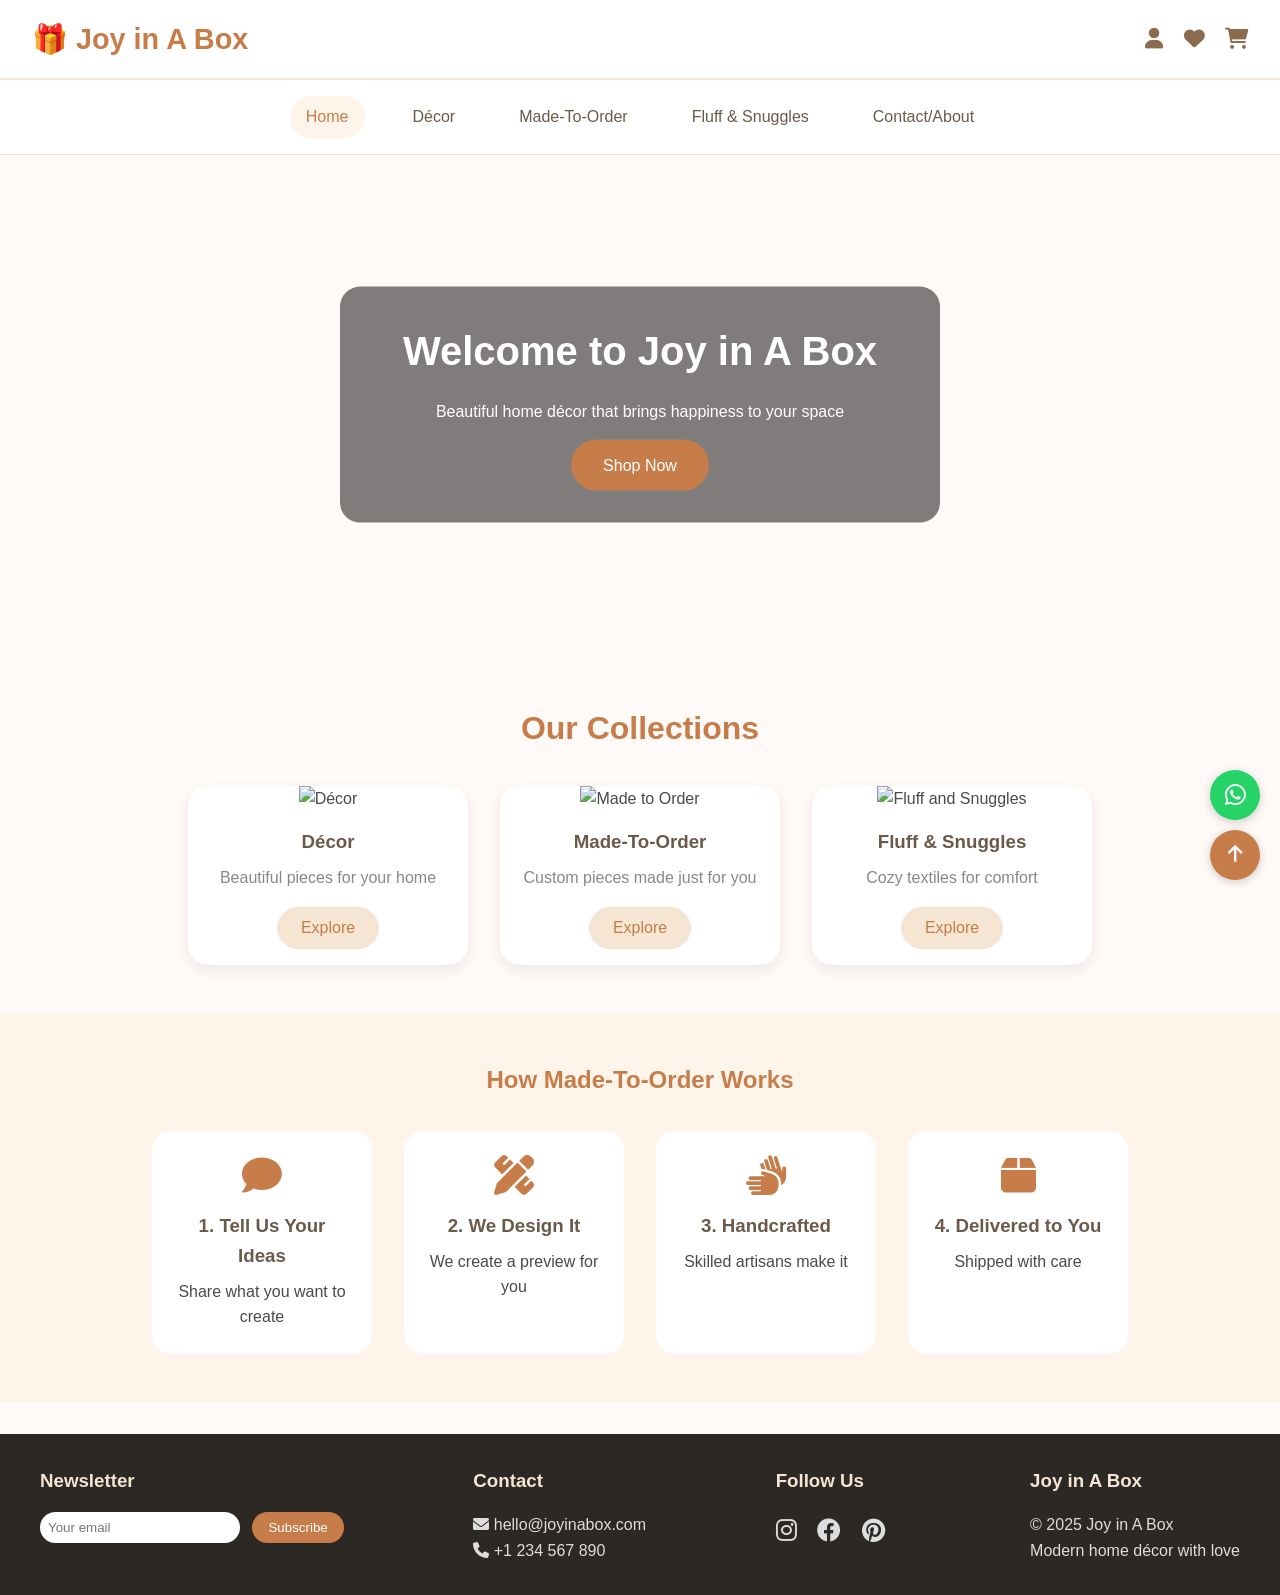
==== index.html @ d76c97cd "Add files via upload" ====
<!DOCTYPE html>
<html lang="en">
<head>
    <meta charset="UTF-8">
    <meta name="viewport" content="width=device-width, initial-scale=1.0">
    <title>Joy in A Box - Home</title>
    <link rel="stylesheet" href="style.css">
    <link rel="stylesheet" href="https://cdnjs.cloudflare.com/ajax/libs/font-awesome/6.0.0-beta3/css/all.min.css">
</head>
<body>

<div class="header">
    <div class="logo">
        <a href="index.html">🎁 Joy in A Box</a>
    </div>
    <div class="icons">
        <a href="#"><i class="fas fa-user"></i></a>
        <a href="#"><i class="fas fa-heart"></i></a>
        <a href="#"><i class="fas fa-shopping-cart"></i></a>
    </div>
</div>

<div class="nav-bar">
    <a href="index.html" class="active">Home</a>
    <a href="decor.html">Décor</a>
    <a href="made-to-order.html">Made-To-Order</a>
    <a href="fluff.html">Fluff & Snuggles</a>
    <a href="contact.html">Contact/About</a>
</div>

<div class="hero">
    <video autoplay muted loop id="heroVideo">
        <source src="https://cdn.pixabay.com/video/2022/11/07/138304-771082729_large.mp4" type="video/mp4">
    </video>
    <div class="hero-text">
        <h1>Welcome to Joy in A Box</h1>
        <p>Beautiful home décor that brings happiness to your space</p>
        <a href="decor.html" class="btn">Shop Now</a>
    </div>
</div>

<div class="section">
    <h2>Our Collections</h2>
    <div class="products">
        <div class="product-card">
            <img src="https://images.pexels.com/photos/1571460/pexels-photo-1571460.jpeg?auto=compress&cs=tinysrgb&w=600" alt="Décor">
            <h3>Décor</h3>
            <p>Beautiful pieces for your home</p>
            <a href="decor.html" class="btn-small">Explore</a>
        </div>
        <div class="product-card">
            <img src="https://images.pexels.com/photos/5705090/pexels-photo-5705090.jpeg?auto=compress&cs=tinysrgb&w=600" alt="Made to Order">
            <h3>Made-To-Order</h3>
            <p>Custom pieces made just for you</p>
            <a href="made-to-order.html" class="btn-small">Explore</a>
        </div>
        <div class="product-card">
            <img src="https://images.pexels.com/photos/4392274/pexels-photo-4392274.jpeg?auto=compress&cs=tinysrgb&w=600" alt="Fluff and Snuggles">
            <h3>Fluff & Snuggles</h3>
            <p>Cozy textiles for comfort</p>
            <a href="fluff.html" class="btn-small">Explore</a>
        </div>
    </div>
</div>

<div class="process-section">
    <h2>How Made-To-Order Works</h2>
    <div class="steps">
        <div class="step">
            <i class="fas fa-comment"></i>
            <h3>1. Tell Us Your Ideas</h3>
            <p>Share what you want to create</p>
        </div>
        <div class="step">
            <i class="fas fa-pencil-ruler"></i>
            <h3>2. We Design It</h3>
            <p>We create a preview for you</p>
        </div>
        <div class="step">
            <i class="fas fa-hands"></i>
            <h3>3. Handcrafted</h3>
            <p>Skilled artisans make it</p>
        </div>
        <div class="step">
            <i class="fas fa-box"></i>
            <h3>4. Delivered to You</h3>
            <p>Shipped with care</p>
        </div>
    </div>
</div>

<div class="footer">
    <div class="footer-content">
        <div class="footer-section">
            <h3>Newsletter</h3>
            <form class="newsletter-form">
                <input type="email" placeholder="Your email" required>
                <button type="submit">Subscribe</button>
            </form>
        </div>
        <div class="footer-section">
            <h3>Contact</h3>
            <p><i class="fas fa-envelope"></i> hello@joyinabox.com</p>
            <p><i class="fas fa-phone"></i> +1 234 567 890</p>
        </div>
        <div class="footer-section">
            <h3>Follow Us</h3>
            <div class="social">
                <a href="#"><i class="fab fa-instagram"></i></a>
                <a href="#"><i class="fab fa-facebook"></i></a>
                <a href="#"><i class="fab fa-pinterest"></i></a>
            </div>
        </div>
        <div class="footer-section">
            <h3>Joy in A Box</h3>
            <p>© 2025 Joy in A Box</p>
            <p>Modern home décor with love</p>
        </div>
    </div>
</div>

<a href="#" class="float-whatsapp" id="whatsappBtn"><i class="fab fa-whatsapp"></i></a>
<button class="scroll-top" id="scrollTopBtn"><i class="fas fa-arrow-up"></i></button>

<script src="script.js"></script>
</body>
</html>
---- style.css ----
/* style.css - Simple & Clean Design */

* {
    margin: 0;
    padding: 0;
    box-sizing: border-box;
}

body {
    font-family: 'Segoe UI', Tahoma, Geneva, Verdana, sans-serif;
    background-color: #fffaf7;
    color: #4a4a4a;
    line-height: 1.6;
}

/* Header Styles */
.header {
    display: flex;
    justify-content: space-between;
    align-items: center;
    padding: 1rem 2rem;
    background: white;
    border-bottom: 2px solid #f5e6d3;
    flex-wrap: wrap;
}

.logo a {
    font-size: 1.8rem;
    font-weight: bold;
    text-decoration: none;
    color: #c77d4a;
}

.icons a {
    color: #8b6b4d;
    font-size: 1.3rem;
    margin-left: 1rem;
    text-decoration: none;
    transition: color 0.3s;
}

.icons a:hover {
    color: #c77d4a;
}

/* Navigation Bar */
.nav-bar {
    background: white;
    display: flex;
    justify-content: center;
    gap: 2rem;
    padding: 1rem;
    border-bottom: 1px solid #f0e2d4;
    flex-wrap: wrap;
}

.nav-bar a {
    text-decoration: none;
    color: #6b5a4a;
    font-weight: 500;
    padding: 0.5rem 1rem;
    transition: all 0.3s;
}

.nav-bar a:hover, .nav-bar a.active {
    color: #c77d4a;
    background: #fef4ea;
    border-radius: 25px;
}

/* Hero Section */
.hero {
    position: relative;
    height: 500px;
    overflow: hidden;
}

#heroVideo {
    width: 100%;
    height: 100%;
    object-fit: cover;
}

.hero-text {
    position: absolute;
    top: 50%;
    left: 50%;
    transform: translate(-50%, -50%);
    text-align: center;
    color: white;
    background: rgba(0,0,0,0.5);
    padding: 2rem;
    border-radius: 20px;
    width: 80%;
    max-width: 600px;
}

.hero-text h1 {
    font-size: 2.5rem;
    margin-bottom: 1rem;
}

.btn {
    display: inline-block;
    background: #c77d4a;
    color: white;
    padding: 0.8rem 2rem;
    text-decoration: none;
    border-radius: 30px;
    margin-top: 1rem;
    transition: background 0.3s;
}

.btn:hover {
    background: #a56338;
}

/* Section Styles */
.section {
    padding: 3rem 2rem;
    max-width: 1200px;
    margin: 0 auto;
}

.section h2 {
    text-align: center;
    margin-bottom: 2rem;
    color: #c77d4a;
    font-size: 2rem;
}

.products {
    display: flex;
    justify-content: center;
    gap: 2rem;
    flex-wrap: wrap;
}

.product-card {
    background: white;
    border-radius: 20px;
    overflow: hidden;
    width: 280px;
    text-align: center;
    box-shadow: 0 5px 15px rgba(0,0,0,0.08);
    transition: transform 0.3s;
}

.product-card:hover {
    transform: translateY(-5px);
}

.product-card img {
    width: 100%;
    height: 220px;
    object-fit: cover;
}

.product-card h3 {
    margin: 1rem 0 0.5rem;
    color: #6b5a4a;
}

.product-card p {
    padding: 0 1rem;
    color: #888;
}

.btn-small {
    display: inline-block;
    background: #f5e6d3;
    color: #c77d4a;
    padding: 0.5rem 1.5rem;
    text-decoration: none;
    border-radius: 25px;
    margin: 1rem 0;
    transition: all 0.3s;
}

.btn-small:hover {
    background: #c77d4a;
    color: white;
}

/* Process Section */
.process-section {
    background: #fef4ea;
    padding: 3rem 2rem;
    text-align: center;
}

.process-section h2 {
    color: #c77d4a;
    margin-bottom: 2rem;
}

.steps {
    display: flex;
    justify-content: center;
    gap: 2rem;
    flex-wrap: wrap;
    max-width: 1200px;
    margin: 0 auto;
}

.step {
    background: white;
    padding: 1.5rem;
    border-radius: 20px;
    width: 220px;
    text-align: center;
}

.step i {
    font-size: 2.5rem;
    color: #c77d4a;
    margin-bottom: 1rem;
}

.step h3 {
    margin-bottom: 0.5rem;
    color: #6b5a4a;
}

/* Footer */
.footer {
    background: #2c2824;
    color: #ddd;
    padding: 2rem;
    margin-top: 2rem;
}

.footer-content {
    display: flex;
    justify-content: space-between;
    flex-wrap: wrap;
    gap: 2rem;
    max-width: 1200px;
    margin: 0 auto;
}

.footer-section h3 {
    margin-bottom: 1rem;
    color: #f5e6d3;
}

.footer-section input {
    padding: 0.5rem;
    border: none;
    border-radius: 25px;
    width: 200px;
    margin-right: 0.5rem;
}

.footer-section button {
    background: #c77d4a;
    color: white;
    border: none;
    padding: 0.5rem 1rem;
    border-radius: 25px;
    cursor: pointer;
    transition: background 0.3s;
}

.footer-section button:hover {
    background: #a56338;
}

.social a {
    color: #ddd;
    font-size: 1.5rem;
    margin-right: 1rem;
    transition: color 0.3s;
}

.social a:hover {
    color: #c77d4a;
}

/* Floating Buttons */
.float-whatsapp {
    position: fixed;
    bottom: 80px;
    right: 20px;
    background: #25D366;
    color: white;
    width: 50px;
    height: 50px;
    border-radius: 50%;
    display: flex;
    align-items: center;
    justify-content: center;
    text-decoration: none;
    font-size: 1.5rem;
    box-shadow: 0 2px 10px rgba(0,0,0,0.2);
    transition: transform 0.3s;
    z-index: 1000;
}

.scroll-top {
    position: fixed;
    bottom: 20px;
    right: 20px;
    background: #c77d4a;
    color: white;
    width: 50px;
    height: 50px;
    border-radius: 50%;
    border: none;
    cursor: pointer;
    font-size: 1.2rem;
    box-shadow: 0 2px 10px rgba(0,0,0,0.2);
    transition: transform 0.3s;
    z-index: 1000;
}

.float-whatsapp:hover, .scroll-top:hover {
    transform: scale(1.1);
}

/* Product Page Styles */
.page-title {
    text-align: center;
    padding: 2rem;
    background: #fef4ea;
}

.page-title h1 {
    color: #c77d4a;
    margin-bottom: 0.5rem;
}

.category {
    max-width: 1200px;
    margin: 2rem auto;
    padding: 0 1rem;
}

.category h2 {
    color: #c77d4a;
    margin-bottom: 1.5rem;
    border-left: 4px solid #c77d4a;
    padding-left: 1rem;
}

.product-list {
    display: flex;
    flex-wrap: wrap;
    gap: 2rem;
    justify-content: center;
}

.product {
    background: white;
    border-radius: 15px;
    padding: 1rem;
    width: 250px;
    text-align: center;
    box-shadow: 0 3px 10px rgba(0,0,0,0.05);
}

.product img {
    width: 100%;
    height: 200px;
    object-fit: cover;
    border-radius: 10px;
}

.product h3 {
    margin: 0.8rem 0 0.3rem;
    color: #6b5a4a;
}

.price {
    color: #c77d4a;
    font-weight: bold;
    font-size: 1.2rem;
    margin: 0.5rem 0;
}

.add-btn {
    background: #c77d4a;
    color: white;
    border: none;
    padding: 0.6rem 1.2rem;
    border-radius: 25px;
    cursor: pointer;
    transition: background 0.3s;
    margin-top: 0.5rem;
}

.add-btn:hover {
    background: #a56338;
}

/* Process Detail Page */
.process-detail {
    display: flex;
    justify-content: center;
    gap: 2rem;
    flex-wrap: wrap;
    max-width: 1200px;
    margin: 2rem auto;
    padding: 0 1rem;
}

.process-card {
    background: white;
    padding: 2rem;
    text-align: center;
    border-radius: 20px;
    width: 250px;
    box-shadow: 0 3px 15px rgba(0,0,0,0.05);
}

.process-card i {
    font-size: 2.5rem;
    color: #c77d4a;
    margin-bottom: 1rem;
}

.order-form {
    max-width: 600px;
    margin: 2rem auto;
    background: white;
    padding: 2rem;
    border-radius: 20px;
    box-shadow: 0 5px 20px rgba(0,0,0,0.05);
}

.order-form h2 {
    text-align: center;
    color: #c77d4a;
    margin-bottom: 1.5rem;
}

.order-form input, .order-form select, .order-form textarea {
    width: 100%;
    padding: 0.8rem;
    margin-bottom: 1rem;
    border: 1px solid #e0d6cc;
    border-radius: 10px;
    font-family: inherit;
}

.btn-submit {
    background: #c77d4a;
    color: white;
    border: none;
    padding: 0.8rem 2rem;
    border-radius: 30px;
    cursor: pointer;
    width: 100%;
    font-size: 1rem;
}

.gallery {
    max-width: 1200px;
    margin: 2rem auto;
    padding: 0 1rem;
    text-align: center;
}

.gallery h2 {
    color: #c77d4a;
    margin-bottom: 1.5rem;
}

.gallery-images {
    display: flex;
    justify-content: center;
    gap: 2rem;
    flex-wrap: wrap;
}

.gallery-images img {
    width: 300px;
    height: 250px;
    object-fit: cover;
    border-radius: 15px;
}

/* Audio Player */
.audio-player {
    text-align: center;
    padding: 2rem;
    background: #fef4ea;
    margin: 2rem 0;
}

.audio-player h3 {
    color: #c77d4a;
    margin-bottom: 1rem;
}

.note {
    font-size: 0.8rem;
    color: #888;
    margin-top: 0.5rem;
}

/* Contact Page */
.contact-container {
    display: flex;
    flex-wrap: wrap;
    gap: 3rem;
    max-width: 1200px;
    margin: 2rem auto;
    padding: 0 2rem;
}

.about-box, .contact-box {
    flex: 1;
    min-width: 280px;
    background: white;
    padding: 2rem;
    border-radius: 20px;
    box-shadow: 0 3px 15px rgba(0,0,0,0.05);
}

.about-box h2, .contact-box h2 {
    color: #c77d4a;
    margin-bottom: 1rem;
}

.about-box p {
    margin-bottom: 1rem;
}

.values ul {
    list-style: none;
    margin-top: 1rem;
}

.values li {
    margin: 0.5rem 0;
}

.values li i {
    color: #c77d4a;
    margin-right: 0.5rem;
}

.contact-box input, .contact-box textarea {
    width: 100%;
    padding: 0.8rem;
    margin-bottom: 1rem;
    border: 1px solid #e0d6cc;
    border-radius: 10px;
    font-family: inherit;
}

.info-cards {
    display: flex;
    justify-content: center;
    gap: 2rem;
    flex-wrap: wrap;
    max-width: 1200px;
    margin: 2rem auto;
    padding: 0 2rem;
}

.info-card {
    background: white;
    padding: 1.5rem;
    text-align: center;
    border-radius: 15px;
    width: 250px;
    box-shadow: 0 3px 10px rgba(0,0,0,0.05);
}

.info-card i {
    font-size: 2rem;
    color: #c77d4a;
    margin-bottom: 0.5rem;
}

/* Responsive Design */
@media (max-width: 768px) {
    .header {
        flex-direction: column;
        gap: 1rem;
    }
    
    .nav-bar {
        gap: 0.5rem;
    }
    
    .hero-text h1 {
        font-size: 1.5rem;
    }
    
    .steps, .process-detail {
        gap: 1rem;
    }
    
    .footer-content {
        flex-direction: column;
        text-align: center;
    }
    
    .contact-container {
        flex-direction: column;
    }
}
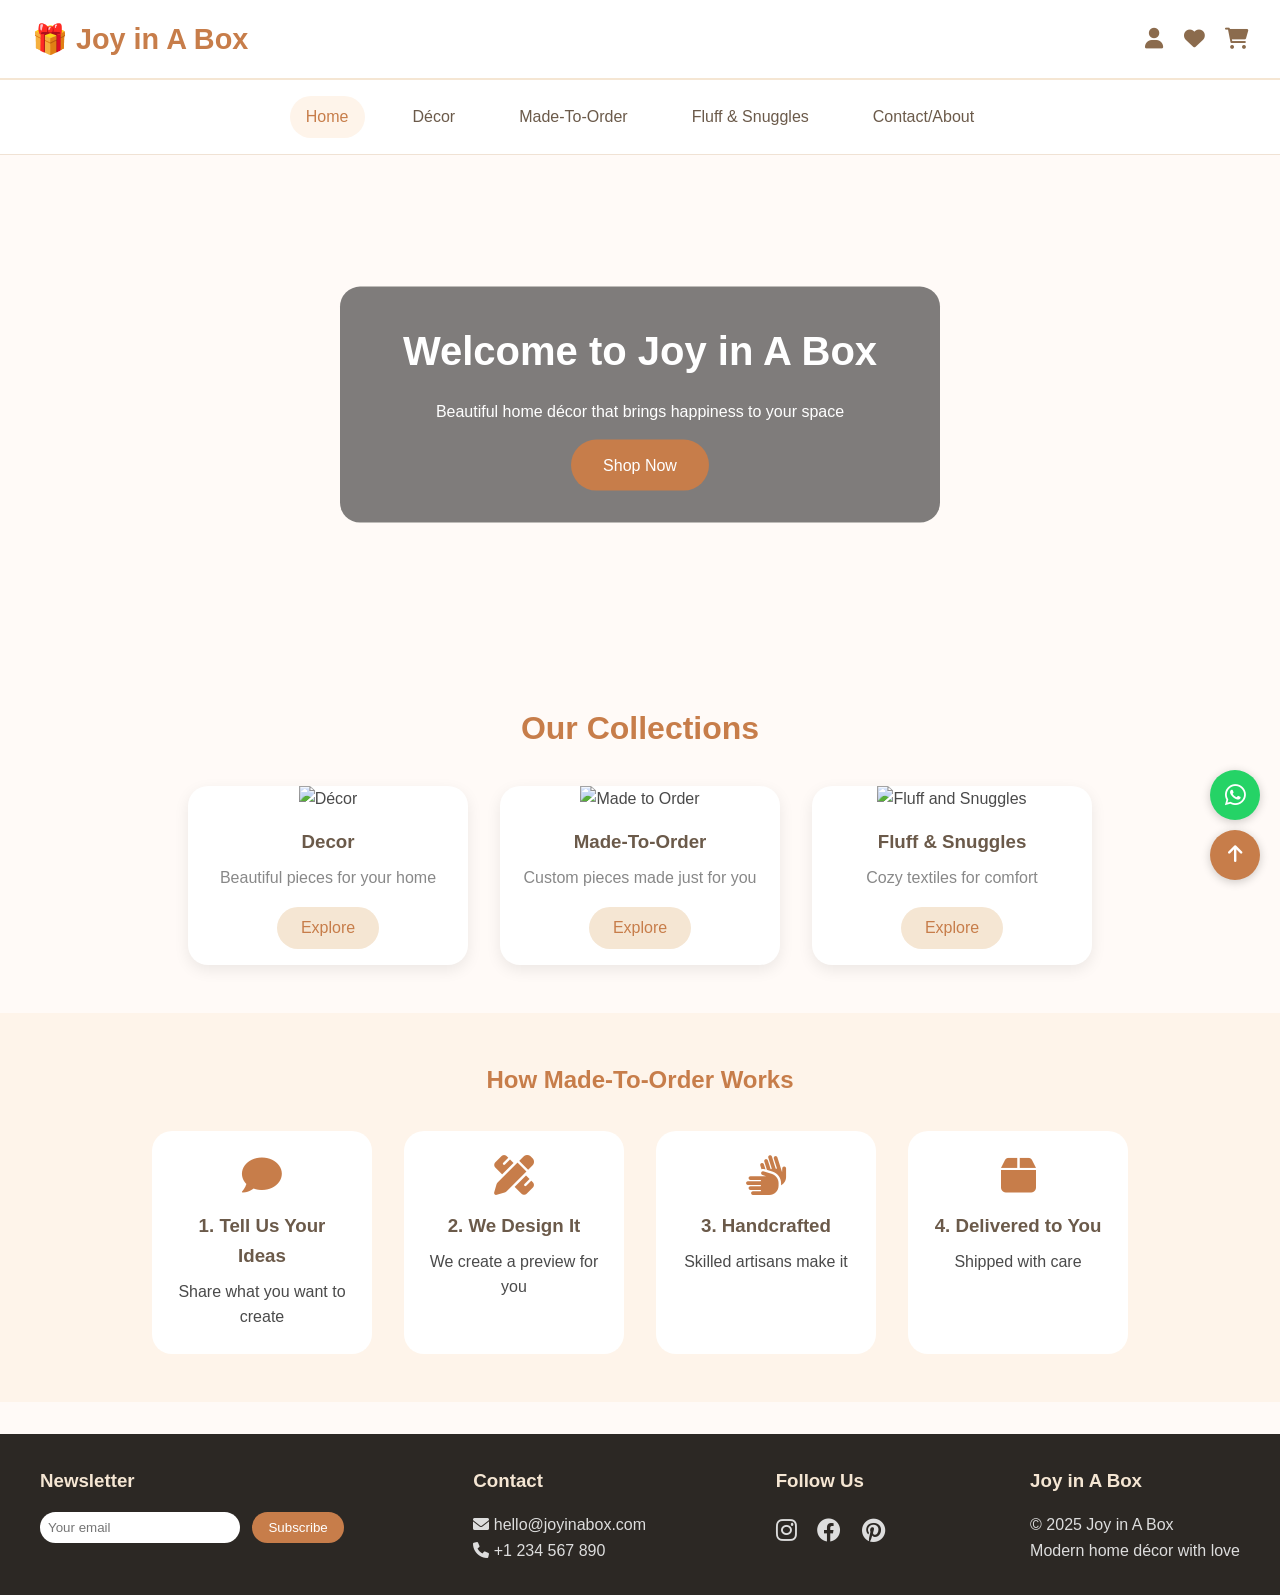
==== commit 5521c19a: "Update index.html" ====
--- a/index.html
+++ b/index.html
@@ -22,7 +22,7 @@
 
 <div class="nav-bar">
     <a href="index.html" class="active">Home</a>
-    <a href="decor.html">Décor</a>
+    <a href="Decor.html">Décor</a>
     <a href="made-to-order.html">Made-To-Order</a>
     <a href="fluff.html">Fluff & Snuggles</a>
     <a href="contact.html">Contact/About</a>
@@ -44,7 +44,7 @@
     <div class="products">
         <div class="product-card">
             <img src="https://images.pexels.com/photos/1571460/pexels-photo-1571460.jpeg?auto=compress&cs=tinysrgb&w=600" alt="Décor">
-            <h3>Décor</h3>
+            <h3>Decor</h3>
             <p>Beautiful pieces for your home</p>
             <a href="decor.html" class="btn-small">Explore</a>
         </div>
@@ -124,4 +124,4 @@
 
 <script src="script.js"></script>
 </body>
-</html>+</html>
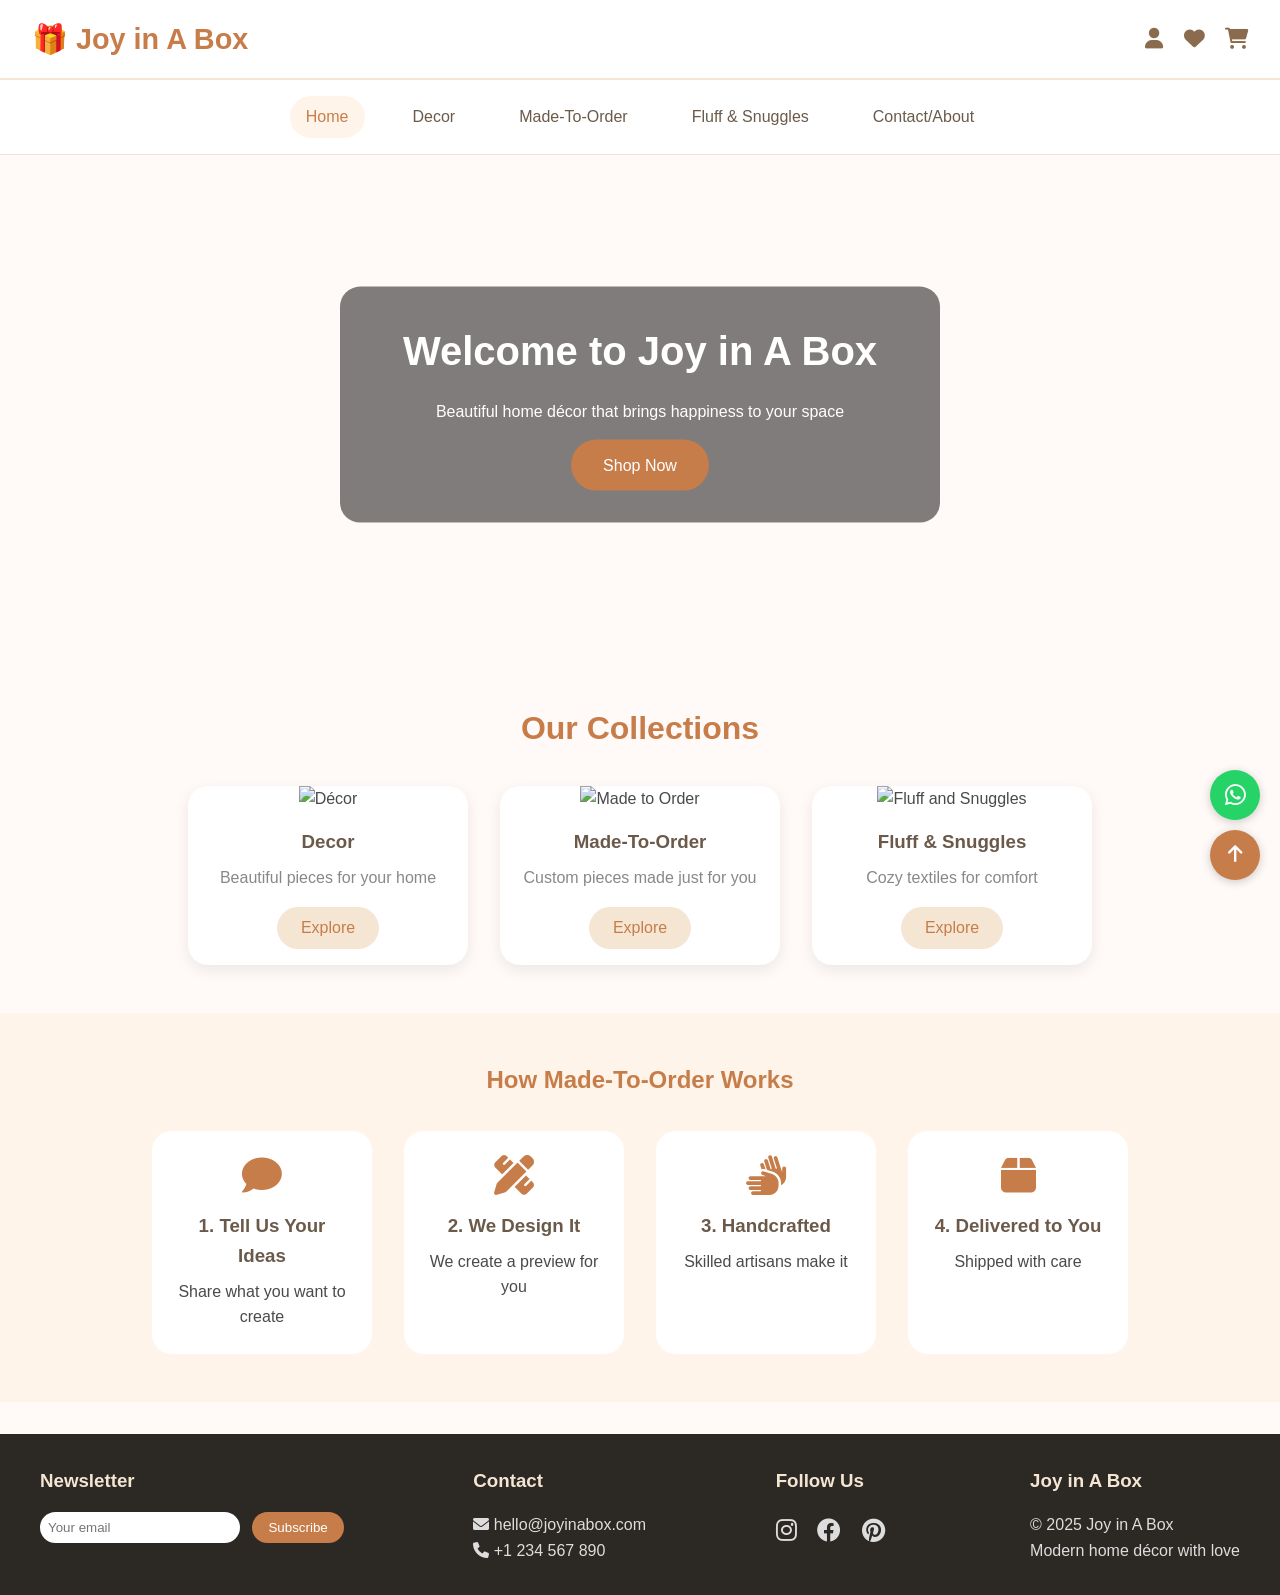
==== commit 45eba614: "Update index.html" ====
--- a/index.html
+++ b/index.html
@@ -22,7 +22,7 @@
 
 <div class="nav-bar">
     <a href="index.html" class="active">Home</a>
-    <a href="Decor.html">Décor</a>
+    <a href="Decor.html">Decor</a>
     <a href="made-to-order.html">Made-To-Order</a>
     <a href="fluff.html">Fluff & Snuggles</a>
     <a href="contact.html">Contact/About</a>
